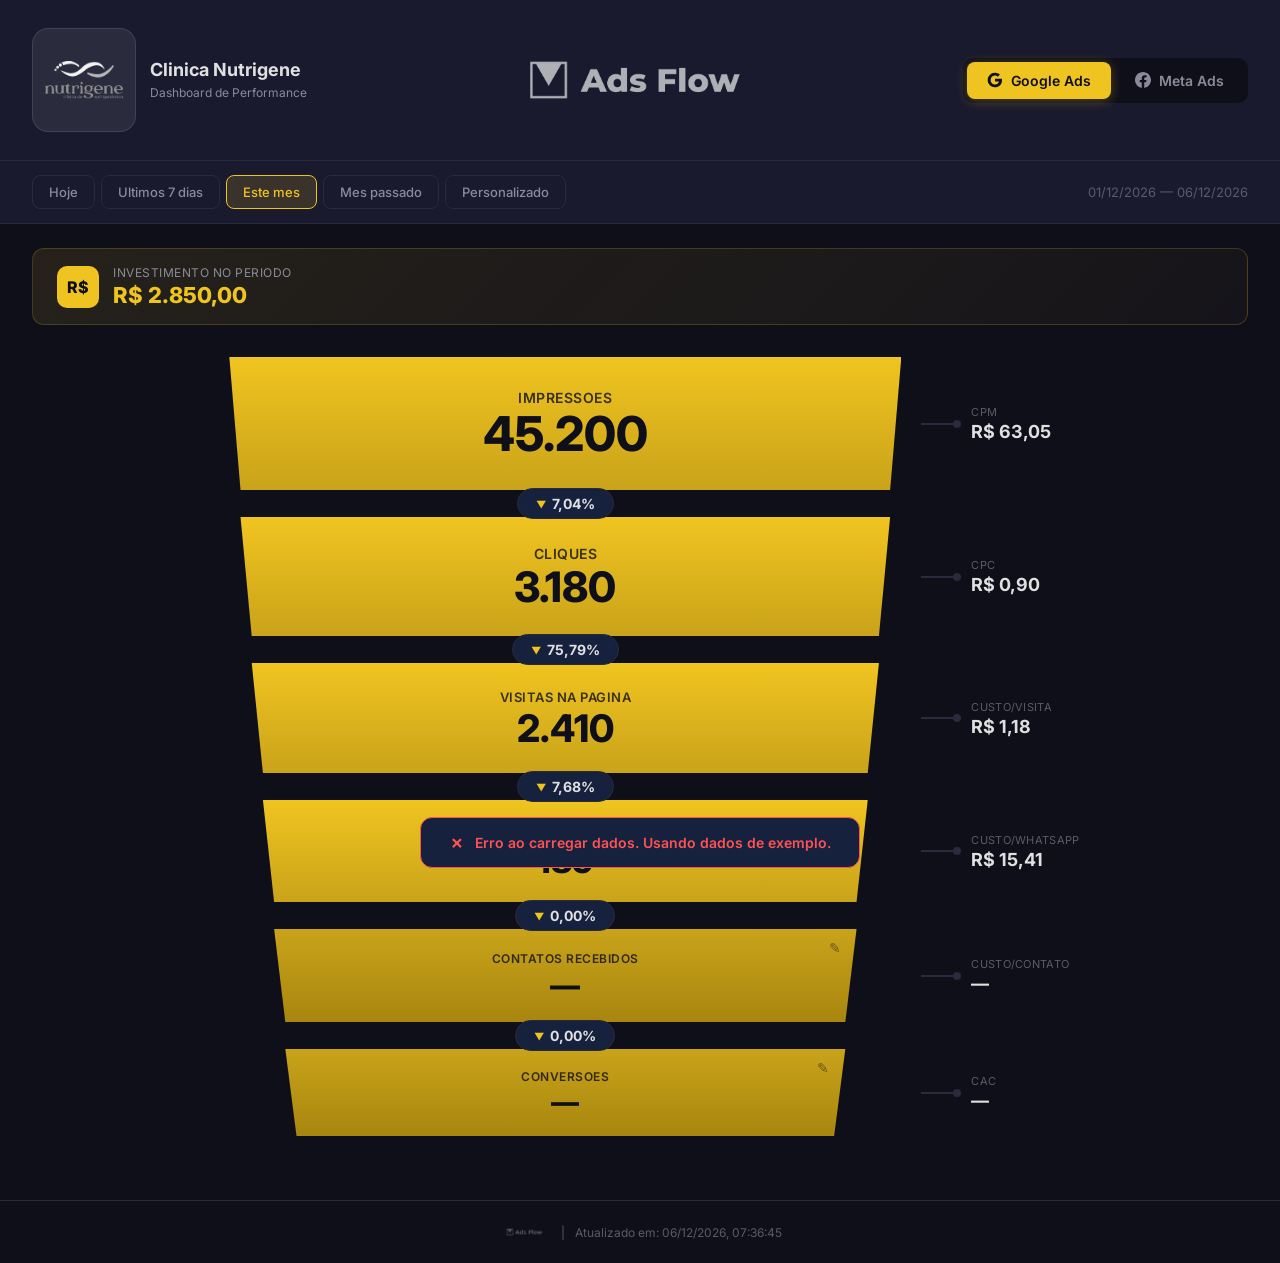
==== index.html @ 21d99cd6 "Dashboard Funil v1.0 — Clinica Nutrigene (Google Ads + Meta Ads)" ====
<!DOCTYPE html>
<html lang="pt-BR">
<head>
  <meta charset="UTF-8">
  <meta name="viewport" content="width=device-width, initial-scale=1.0">
  <title>Dashboard Funil — ADS FLOW</title>
  <link rel="stylesheet" href="css/style.css">
  <link href="https://fonts.googleapis.com/css2?family=Inter:wght@400;500;600;700;800&display=swap" rel="stylesheet">
</head>
<body>

  <!-- Header -->
  <header class="header">
    <div class="header-left">
      <div class="client-logo" id="clientLogo">
        <img src="assets/logos/nutrigene.png" alt="Nutrigene" id="clientLogoImg">
      </div>
      <div class="header-info">
        <h1 id="clientName">Clinica Nutrigene</h1>
        <span class="header-subtitle">Dashboard de Performance</span>
      </div>
    </div>
    <div class="header-center">
      <img src="assets/logos/adsflow.png" alt="ADS FLOW" class="adsflow-logo">
    </div>
    <div class="header-right">
      <!-- Platform Selector -->
      <div class="platform-selector">
        <button class="platform-btn active" data-platform="google" id="btnGoogle">
          <svg width="16" height="16" viewBox="0 0 24 24" fill="currentColor"><path d="M22.56 12.25c0-.78-.07-1.53-.2-2.25H12v4.26h5.92a5.06 5.06 0 01-2.2 3.32v2.77h3.57c2.08-1.92 3.28-4.74 3.28-8.1z"/><path d="M12 23c2.97 0 5.46-.98 7.28-2.66l-3.57-2.77c-.98.66-2.23 1.06-3.71 1.06-2.86 0-5.29-1.93-6.16-4.53H2.18v2.84C3.99 20.53 7.7 23 12 23z"/><path d="M5.84 14.09c-.22-.66-.35-1.36-.35-2.09s.13-1.43.35-2.09V7.07H2.18C1.43 8.55 1 10.22 1 12s.43 3.45 1.18 4.93l2.85-2.22.81-.62z"/><path d="M12 5.38c1.62 0 3.06.56 4.21 1.64l3.15-3.15C17.45 2.09 14.97 1 12 1 7.7 1 3.99 3.47 2.18 7.07l3.66 2.84c.87-2.6 3.3-4.53 6.16-4.53z"/></svg>
          Google Ads
        </button>
        <button class="platform-btn" data-platform="meta" id="btnMeta">
          <svg width="16" height="16" viewBox="0 0 24 24" fill="currentColor"><path d="M24 12.073c0-6.627-5.373-12-12-12s-12 5.373-12 12c0 5.99 4.388 10.954 10.125 11.854v-8.385H7.078v-3.47h3.047V9.43c0-3.007 1.792-4.669 4.533-4.669 1.312 0 2.686.235 2.686.235v2.953H15.83c-1.491 0-1.956.925-1.956 1.874v2.25h3.328l-.532 3.47h-2.796v8.385C19.612 23.027 24 18.062 24 12.073z"/></svg>
          Meta Ads
        </button>
      </div>
    </div>
  </header>

  <!-- Period Selector -->
  <div class="period-bar">
    <div class="period-presets">
      <button class="period-btn" data-period="today">Hoje</button>
      <button class="period-btn" data-period="7d">Ultimos 7 dias</button>
      <button class="period-btn active" data-period="month">Este mes</button>
      <button class="period-btn" data-period="last-month">Mes passado</button>
      <button class="period-btn" data-period="custom">Personalizado</button>
    </div>
    <div class="period-custom" id="periodCustom" style="display:none;">
      <input type="date" id="dateStart" class="date-input">
      <span class="date-separator">ate</span>
      <input type="date" id="dateEnd" class="date-input">
      <button class="date-apply" id="dateApply">Aplicar</button>
    </div>
    <div class="period-display">
      <span id="periodLabel">01/03/2026 — 11/03/2026</span>
    </div>
  </div>

  <!-- Investment Banner -->
  <div class="investment-banner">
    <div class="investment-icon">R$</div>
    <div class="investment-info">
      <span class="investment-label">Investimento no periodo</span>
      <span class="investment-value" id="investmentValue">R$ 0,00</span>
    </div>
  </div>

  <!-- Funnel Container -->
  <main class="funnel-container" id="funnelContainer">
    <!-- Funnel steps will be rendered by JS -->
    <div class="funnel-loading" id="funnelLoading">
      <div class="spinner"></div>
      <span>Carregando dados...</span>
    </div>
  </main>

  <!-- Footer -->
  <footer class="footer">
    <img src="assets/logos/adsflow.png" alt="ADS FLOW" class="footer-logo">
    <span class="footer-sep">|</span>
    <span>Atualizado em: <span id="lastUpdate">—</span></span>
  </footer>

  <!-- Save Toast -->
  <div class="toast" id="toast">
    <span class="toast-icon">&#10003;</span>
    <span class="toast-msg" id="toastMsg">Dados salvos com sucesso!</span>
  </div>

  <script src="js/config.js"></script>
  <script src="js/funnel.js"></script>
  <script src="js/app.js"></script>
</body>
</html>
---- css/style.css ----
/* ========================================
   Dashboard Funil — ADS FLOW
   Dark theme + Yellow funnel
   ======================================== */

:root {
  --bg-primary: #0f0f1a;
  --bg-secondary: #1a1a2e;
  --bg-card: #16213e;
  --bg-input: #0d1b2a;
  --accent: #f0c420;
  --accent-dark: #c9a31a;
  --accent-light: #ffe066;
  --text-primary: #e0e0e0;
  --text-secondary: #8a8a9a;
  --text-muted: #5a5a6a;
  --green: #00e676;
  --red: #ff5252;
  --border: #2a2a3e;
  --radius: 12px;
  --shadow: 0 4px 24px rgba(0, 0, 0, 0.4);
}

* {
  margin: 0;
  padding: 0;
  box-sizing: border-box;
}

body {
  font-family: 'Inter', -apple-system, sans-serif;
  background: var(--bg-primary);
  color: var(--text-primary);
  min-height: 100vh;
  overflow-x: hidden;
}

/* ── Header ─────────────────────────────── */

.header {
  display: flex;
  align-items: center;
  justify-content: space-between;
  padding: 16px 32px;
  background: var(--bg-secondary);
  border-bottom: 1px solid var(--border);
  flex-wrap: wrap;
  gap: 16px;
}

.header-left {
  display: flex;
  align-items: center;
  gap: 14px;
}

/* ── Logo do cliente (cinza/branco no dark) ── */

.client-logo {
  width: 104px;
  height: 104px;
  border-radius: 16px;
  background: rgba(255, 255, 255, 0.08);
  border: 1px solid rgba(255, 255, 255, 0.1);
  display: flex;
  align-items: center;
  justify-content: center;
  overflow: hidden;
  padding: 12px;
  flex-shrink: 0;
}

.client-logo img {
  width: 100%;
  height: 100%;
  object-fit: contain;
  filter: grayscale(100%) brightness(1.8) contrast(0.9);
}

.header-info h1 {
  font-size: 18px;
  font-weight: 700;
  color: var(--text-primary);
  line-height: 1.2;
}

.header-subtitle {
  font-size: 12px;
  color: var(--text-secondary);
}

/* ── Logo ADS FLOW (header center) ─────── */

.header-center {
  display: flex;
  align-items: center;
}

.adsflow-logo {
  height: 128px;
  width: auto;
  filter: brightness(0) invert(1);
  opacity: 0.65;
  transition: opacity 0.2s ease;
}

.adsflow-logo:hover {
  opacity: 0.9;
}

.header-right {
  display: flex;
  align-items: center;
  gap: 12px;
}

/* ── Platform Selector ──────────────────── */

.platform-selector {
  display: flex;
  background: var(--bg-primary);
  border-radius: 10px;
  padding: 4px;
  gap: 4px;
}

.platform-btn {
  display: flex;
  align-items: center;
  gap: 8px;
  padding: 10px 20px;
  border: none;
  border-radius: 8px;
  background: transparent;
  color: var(--text-secondary);
  font-family: 'Inter', sans-serif;
  font-size: 14px;
  font-weight: 600;
  cursor: pointer;
  transition: all 0.25s ease;
}

.platform-btn:hover {
  color: var(--text-primary);
  background: rgba(255, 255, 255, 0.05);
}

.platform-btn.active {
  background: var(--accent);
  color: var(--bg-primary);
  box-shadow: 0 2px 12px rgba(240, 196, 32, 0.3);
}

.platform-btn.active svg {
  fill: var(--bg-primary);
}

/* ── Period Bar ─────────────────────────── */

.period-bar {
  display: flex;
  align-items: center;
  justify-content: space-between;
  padding: 14px 32px;
  background: var(--bg-secondary);
  border-bottom: 1px solid var(--border);
  flex-wrap: wrap;
  gap: 12px;
}

.period-presets {
  display: flex;
  gap: 6px;
  flex-wrap: wrap;
}

.period-btn {
  padding: 8px 16px;
  border: 1px solid var(--border);
  border-radius: 8px;
  background: transparent;
  color: var(--text-secondary);
  font-family: 'Inter', sans-serif;
  font-size: 13px;
  font-weight: 500;
  cursor: pointer;
  transition: all 0.2s ease;
}

.period-btn:hover {
  border-color: var(--accent);
  color: var(--text-primary);
}

.period-btn.active {
  background: rgba(240, 196, 32, 0.15);
  border-color: var(--accent);
  color: var(--accent);
}

.period-custom {
  display: flex;
  align-items: center;
  gap: 8px;
}

.date-input {
  padding: 8px 12px;
  border: 1px solid var(--border);
  border-radius: 8px;
  background: var(--bg-input);
  color: var(--text-primary);
  font-family: 'Inter', sans-serif;
  font-size: 13px;
}

.date-input:focus {
  outline: none;
  border-color: var(--accent);
}

.date-separator {
  color: var(--text-muted);
  font-size: 13px;
}

.date-apply {
  padding: 8px 16px;
  border: none;
  border-radius: 8px;
  background: var(--accent);
  color: var(--bg-primary);
  font-family: 'Inter', sans-serif;
  font-size: 13px;
  font-weight: 600;
  cursor: pointer;
}

.period-display {
  font-size: 13px;
  color: var(--text-muted);
}

/* ── Investment Banner ──────────────────── */

.investment-banner {
  display: flex;
  align-items: center;
  gap: 14px;
  margin: 24px 32px 0;
  padding: 16px 24px;
  background: linear-gradient(135deg, rgba(240, 196, 32, 0.1), rgba(240, 196, 32, 0.03));
  border: 1px solid rgba(240, 196, 32, 0.2);
  border-radius: var(--radius);
}

.investment-icon {
  width: 42px;
  height: 42px;
  border-radius: 10px;
  background: var(--accent);
  color: var(--bg-primary);
  display: flex;
  align-items: center;
  justify-content: center;
  font-size: 16px;
  font-weight: 800;
  flex-shrink: 0;
}

.investment-label {
  display: block;
  font-size: 12px;
  color: var(--text-secondary);
  text-transform: uppercase;
  letter-spacing: 0.5px;
  margin-bottom: 2px;
}

.investment-value {
  display: block;
  font-size: 22px;
  font-weight: 800;
  color: var(--accent);
}

/* ── Funnel Container ───────────────────── */

.funnel-container {
  max-width: 1200px;
  margin: 32px auto;
  padding: 0 40px 32px;
  position: relative;
}

.funnel-loading {
  display: flex;
  flex-direction: column;
  align-items: center;
  gap: 16px;
  padding: 80px 0;
  color: var(--text-secondary);
}

.spinner {
  width: 36px;
  height: 36px;
  border: 3px solid var(--border);
  border-top-color: var(--accent);
  border-radius: 50%;
  animation: spin 0.8s linear infinite;
}

@keyframes spin {
  to { transform: rotate(360deg); }
}

/* ── Funnel Step ────────────────────────── */

.funnel-step {
  display: grid;
  grid-template-columns: 0.5fr var(--funnel-width, 60%) 1fr;
  align-items: center;
  gap: 0;
  margin-bottom: 0;
  position: relative;
}

/* Bloco do funil — tamanho controlado por CSS custom properties via JS */
.funnel-block {
  position: relative;
  text-align: center;
  padding: var(--block-padding, 22px) 16px;
  background: linear-gradient(180deg, var(--accent) 0%, var(--accent-dark) 100%);
  color: var(--bg-primary);
  clip-path: polygon(
    var(--indent-top) 0%,
    calc(100% - var(--indent-top)) 0%,
    calc(100% - var(--indent-bottom)) 100%,
    var(--indent-bottom) 100%
  );
  transition: all 0.25s ease;
  min-height: var(--block-min-height, 80px);
  display: flex;
  flex-direction: column;
  align-items: center;
  justify-content: center;
  box-shadow: 0 4px 20px rgba(240, 196, 32, 0.15);
}

.funnel-block:hover {
  filter: brightness(1.1);
}

.funnel-block.editable {
  cursor: pointer;
  background: linear-gradient(180deg, var(--accent-dark) 0%, #a8860f 100%);
}

.funnel-block.editable:hover {
  background: linear-gradient(180deg, var(--accent) 0%, var(--accent-dark) 100%);
}

.funnel-block .step-label {
  font-size: var(--label-size, 12px);
  font-weight: 600;
  text-transform: uppercase;
  letter-spacing: 0.5px;
  opacity: 0.8;
  margin-bottom: 4px;
}

.funnel-block .step-value {
  font-size: var(--value-size, 32px);
  font-weight: 800;
  line-height: 1;
}

.funnel-block .step-edit-icon {
  position: absolute;
  top: 10px;
  right: calc(var(--indent-top) + 16px);
  font-size: 14px;
  opacity: 0.5;
}

/* Editable input inside block */
.funnel-block .step-input {
  background: rgba(0, 0, 0, 0.2);
  border: 2px solid rgba(0, 0, 0, 0.3);
  border-radius: 8px;
  color: var(--bg-primary);
  font-family: 'Inter', sans-serif;
  font-size: var(--input-size, 28px);
  font-weight: 800;
  text-align: center;
  width: 140px;
  padding: 4px 8px;
  outline: none;
}

.funnel-block .step-input::placeholder {
  color: rgba(0, 0, 0, 0.3);
}

/* ── Rate Badge (between steps) ─────────── */

.funnel-rate-row {
  display: grid;
  grid-template-columns: 0.5fr var(--funnel-width, 60%) 1fr;
  align-items: center;
  margin: -2px 0;
  position: relative;
  z-index: 2;
}

.rate-badge {
  justify-self: center;
  display: flex;
  align-items: center;
  gap: 6px;
  padding: 6px 18px;
  background: var(--bg-card);
  border: 1px solid var(--border);
  border-radius: 20px;
  font-size: 14px;
  font-weight: 700;
  color: var(--text-primary);
  white-space: nowrap;
}

.rate-badge .arrow-down {
  font-size: 10px;
  color: var(--accent);
}

/* ── Cost Metric (right side) ───────────── */

.funnel-connector {
  display: flex;
  align-items: center;
  justify-content: flex-start;
  padding-left: 20px;
  gap: 10px;
}

.connector-line {
  width: 40px;
  height: 2px;
  background: var(--border);
  position: relative;
}

.connector-line::after {
  content: '';
  position: absolute;
  right: 0;
  top: -3px;
  width: 8px;
  height: 8px;
  border-radius: 50%;
  background: var(--border);
}

.cost-metric {
  text-align: left;
}

.cost-metric .cost-label {
  font-size: 11px;
  color: var(--text-muted);
  text-transform: uppercase;
  letter-spacing: 0.3px;
  margin-bottom: 2px;
}

.cost-metric .cost-value {
  font-size: 18px;
  font-weight: 700;
  color: var(--text-primary);
}

/* ── Empty left spacer ──────────────────── */

.funnel-spacer {
  /* empty grid cell */
}

/* ── Rate Row spacers ───────────────────── */

.rate-spacer {
  /* empty */
}

/* ── Save Button (for manual fields) ────── */

.save-bar {
  display: none;
  justify-content: center;
  padding: 16px 0;
  gap: 12px;
}

.save-bar.visible {
  display: flex;
}

.save-btn {
  padding: 12px 32px;
  border: none;
  border-radius: 10px;
  background: var(--accent);
  color: var(--bg-primary);
  font-family: 'Inter', sans-serif;
  font-size: 15px;
  font-weight: 700;
  cursor: pointer;
  transition: all 0.2s ease;
  box-shadow: 0 4px 16px rgba(240, 196, 32, 0.3);
}

.save-btn:hover {
  transform: translateY(-1px);
  box-shadow: 0 6px 20px rgba(240, 196, 32, 0.4);
}

.save-btn:active {
  transform: translateY(0);
}

.cancel-btn {
  padding: 12px 24px;
  border: 1px solid var(--border);
  border-radius: 10px;
  background: transparent;
  color: var(--text-secondary);
  font-family: 'Inter', sans-serif;
  font-size: 15px;
  font-weight: 600;
  cursor: pointer;
}

/* ── Toast ──────────────────────────────── */

.toast {
  position: fixed;
  bottom: 32px;
  left: 50%;
  transform: translateX(-50%) translateY(100px);
  display: flex;
  align-items: center;
  gap: 10px;
  padding: 14px 28px;
  background: var(--bg-card);
  border: 1px solid var(--green);
  border-radius: 12px;
  color: var(--green);
  font-weight: 600;
  font-size: 14px;
  opacity: 0;
  transition: all 0.4s ease;
  z-index: 1000;
}

.toast.show {
  opacity: 1;
  transform: translateX(-50%) translateY(0);
}

.toast-icon {
  font-size: 18px;
}

/* ── Footer ─────────────────────────────── */

.footer {
  display: flex;
  align-items: center;
  justify-content: center;
  gap: 0;
  padding: 20px 32px;
  font-size: 12px;
  color: var(--text-muted);
  border-top: 1px solid var(--border);
  margin-top: 16px;
}

.footer-logo {
  height: 22px;
  width: auto;
  filter: brightness(0) invert(1);
  opacity: 0.3;
}

.footer-sep {
  margin: 0 10px;
}

/* ── Responsive ─────────────────────────── */

@media (max-width: 768px) {
  .header {
    padding: 16px 20px;
  }

  .header-center {
    order: -1;
    width: 100%;
    justify-content: center;
  }

  .platform-selector {
    width: 100%;
  }

  .platform-btn {
    flex: 1;
    justify-content: center;
    padding: 10px 12px;
    font-size: 13px;
  }

  .period-bar {
    padding: 12px 20px;
    flex-direction: column;
    align-items: flex-start;
  }

  .period-presets {
    width: 100%;
    overflow-x: auto;
    flex-wrap: nowrap;
    -webkit-overflow-scrolling: touch;
  }

  .period-btn {
    flex-shrink: 0;
  }

  .investment-banner {
    margin: 16px 20px 0;
  }

  .funnel-container {
    padding: 0 16px 24px;
    margin: 20px auto;
  }

  /* Stack funnel on mobile */
  .funnel-step {
    grid-template-columns: 1fr;
    gap: 8px;
  }

  .funnel-connector {
    padding-left: 0;
    justify-content: center;
  }

  .connector-line {
    display: none;
  }

  .cost-metric {
    text-align: center;
    background: var(--bg-card);
    border-radius: 8px;
    padding: 10px 16px;
  }

  .funnel-spacer {
    display: none;
  }

  .funnel-rate-row {
    grid-template-columns: 1fr;
  }

  .rate-spacer {
    display: none;
  }

  .rate-badge {
    justify-self: center;
  }

  .funnel-block .step-value {
    font-size: 24px !important;
  }
}

@media (max-width: 480px) {
  .header-info h1 {
    font-size: 16px;
  }

  .investment-value {
    font-size: 18px;
  }

  .funnel-block {
    min-height: 64px !important;
    padding: 14px 12px !important;
  }

  .funnel-block .step-value {
    font-size: 20px !important;
  }

  .cost-metric .cost-value {
    font-size: 15px;
  }
}
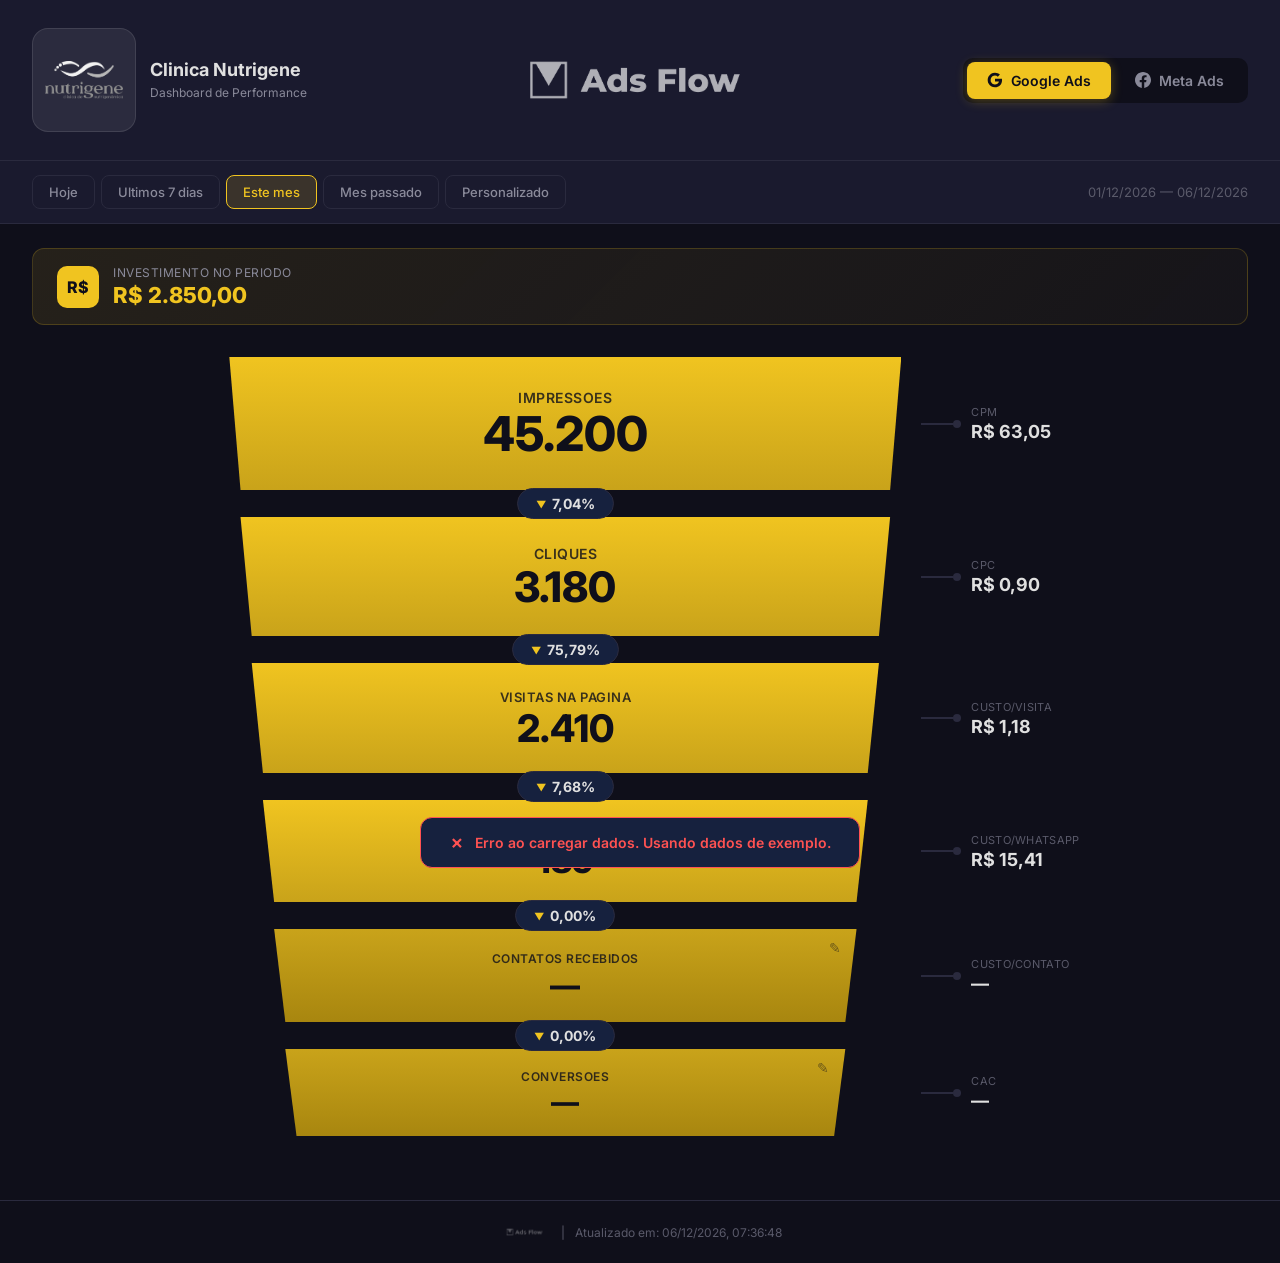
==== commit 54537798: "Add cache-busting version to CSS link Co-Authored-By: Claude Opus 4.6 <noreply@anthropic.com>" ====
--- a/index.html
+++ b/index.html
@@ -4,7 +4,7 @@
   <meta charset="UTF-8">
   <meta name="viewport" content="width=device-width, initial-scale=1.0">
   <title>Dashboard Funil — ADS FLOW</title>
-  <link rel="stylesheet" href="css/style.css">
+  <link rel="stylesheet" href="css/style.css?v=2">
   <link href="https://fonts.googleapis.com/css2?family=Inter:wght@400;500;600;700;800&display=swap" rel="stylesheet">
 </head>
 <body>
--- a/css/style.css
+++ b/css/style.css
@@ -600,13 +600,29 @@
 
 @media (max-width: 768px) {
   .header {
-    padding: 16px 20px;
+    padding: 14px 16px;
+    gap: 12px;
   }
 
   .header-center {
     order: -1;
     width: 100%;
     justify-content: center;
+  }
+
+  .adsflow-logo {
+    height: 72px;
+  }
+
+  .client-logo {
+    width: 64px;
+    height: 64px;
+    border-radius: 12px;
+    padding: 8px;
+  }
+
+  .header-info h1 {
+    font-size: 16px;
   }
 
   .platform-selector {
@@ -621,9 +637,10 @@
   }
 
   .period-bar {
-    padding: 12px 20px;
+    padding: 10px 16px;
     flex-direction: column;
     align-items: flex-start;
+    gap: 8px;
   }
 
   .period-presets {
@@ -631,83 +648,126 @@
     overflow-x: auto;
     flex-wrap: nowrap;
     -webkit-overflow-scrolling: touch;
+    gap: 4px;
   }
 
   .period-btn {
     flex-shrink: 0;
+    padding: 6px 12px;
+    font-size: 12px;
   }
 
   .investment-banner {
-    margin: 16px 20px 0;
+    margin: 12px 16px 0;
+    padding: 12px 16px;
+  }
+
+  .investment-value {
+    font-size: 18px;
   }
 
   .funnel-container {
-    padding: 0 16px 24px;
-    margin: 20px auto;
-  }
-
-  /* Stack funnel on mobile */
+    padding: 0 8px 20px;
+    margin: 16px auto;
+  }
+
+  /* ── Mobile funnel: same layout as desktop, scaled down ── */
   .funnel-step {
-    grid-template-columns: 1fr;
-    gap: 8px;
-  }
-
-  .funnel-connector {
-    padding-left: 0;
-    justify-content: center;
-  }
-
-  .connector-line {
-    display: none;
-  }
-
-  .cost-metric {
-    text-align: center;
-    background: var(--bg-card);
-    border-radius: 8px;
-    padding: 10px 16px;
+    grid-template-columns: 0fr 1fr auto;
   }
 
   .funnel-spacer {
     display: none;
   }
 
+  .funnel-block .step-label {
+    font-size: 12px !important;
+    letter-spacing: 0.3px;
+  }
+
+  .funnel-block .step-value {
+    font-size: 32px !important;
+  }
+
+  .funnel-block {
+    min-height: 90px !important;
+    padding: 22px 16px !important;
+  }
+
+  .funnel-block .step-edit-icon {
+    top: 8px;
+    right: calc(var(--indent-top) + 12px);
+    font-size: 13px;
+  }
+
+  .funnel-block .step-input {
+    font-size: 26px !important;
+    width: 120px;
+    padding: 4px 8px;
+  }
+
+  /* Cost metrics: compact on mobile */
+  .funnel-connector {
+    padding-left: 6px;
+    gap: 4px;
+  }
+
+  .connector-line {
+    width: 16px;
+  }
+
+  .cost-metric .cost-label {
+    font-size: 9px;
+  }
+
+  .cost-metric .cost-value {
+    font-size: 13px;
+  }
+
+  /* Rate badges smaller */
   .funnel-rate-row {
-    grid-template-columns: 1fr;
-  }
-
-  .rate-spacer {
+    grid-template-columns: 0fr 1fr auto;
+  }
+
+  .rate-spacer:first-child {
     display: none;
   }
 
   .rate-badge {
-    justify-self: center;
+    padding: 3px 10px;
+    font-size: 11px;
+    gap: 4px;
+  }
+}
+
+@media (max-width: 380px) {
+  .header-left {
+    gap: 8px;
+  }
+
+  .client-logo {
+    width: 48px;
+    height: 48px;
+    padding: 6px;
+  }
+
+  .header-info h1 {
+    font-size: 14px;
   }
 
   .funnel-block .step-value {
-    font-size: 24px !important;
-  }
-}
-
-@media (max-width: 480px) {
-  .header-info h1 {
-    font-size: 16px;
-  }
-
-  .investment-value {
-    font-size: 18px;
-  }
-
-  .funnel-block {
-    min-height: 64px !important;
-    padding: 14px 12px !important;
-  }
-
-  .funnel-block .step-value {
-    font-size: 20px !important;
+    font-size: 28px !important;
+  }
+
+  .funnel-block .step-label {
+    font-size: 11px !important;
   }
 
   .cost-metric .cost-value {
-    font-size: 15px;
-  }
-}
+    font-size: 12px;
+  }
+
+  .connector-line {
+    width: 10px;
+  }
+}
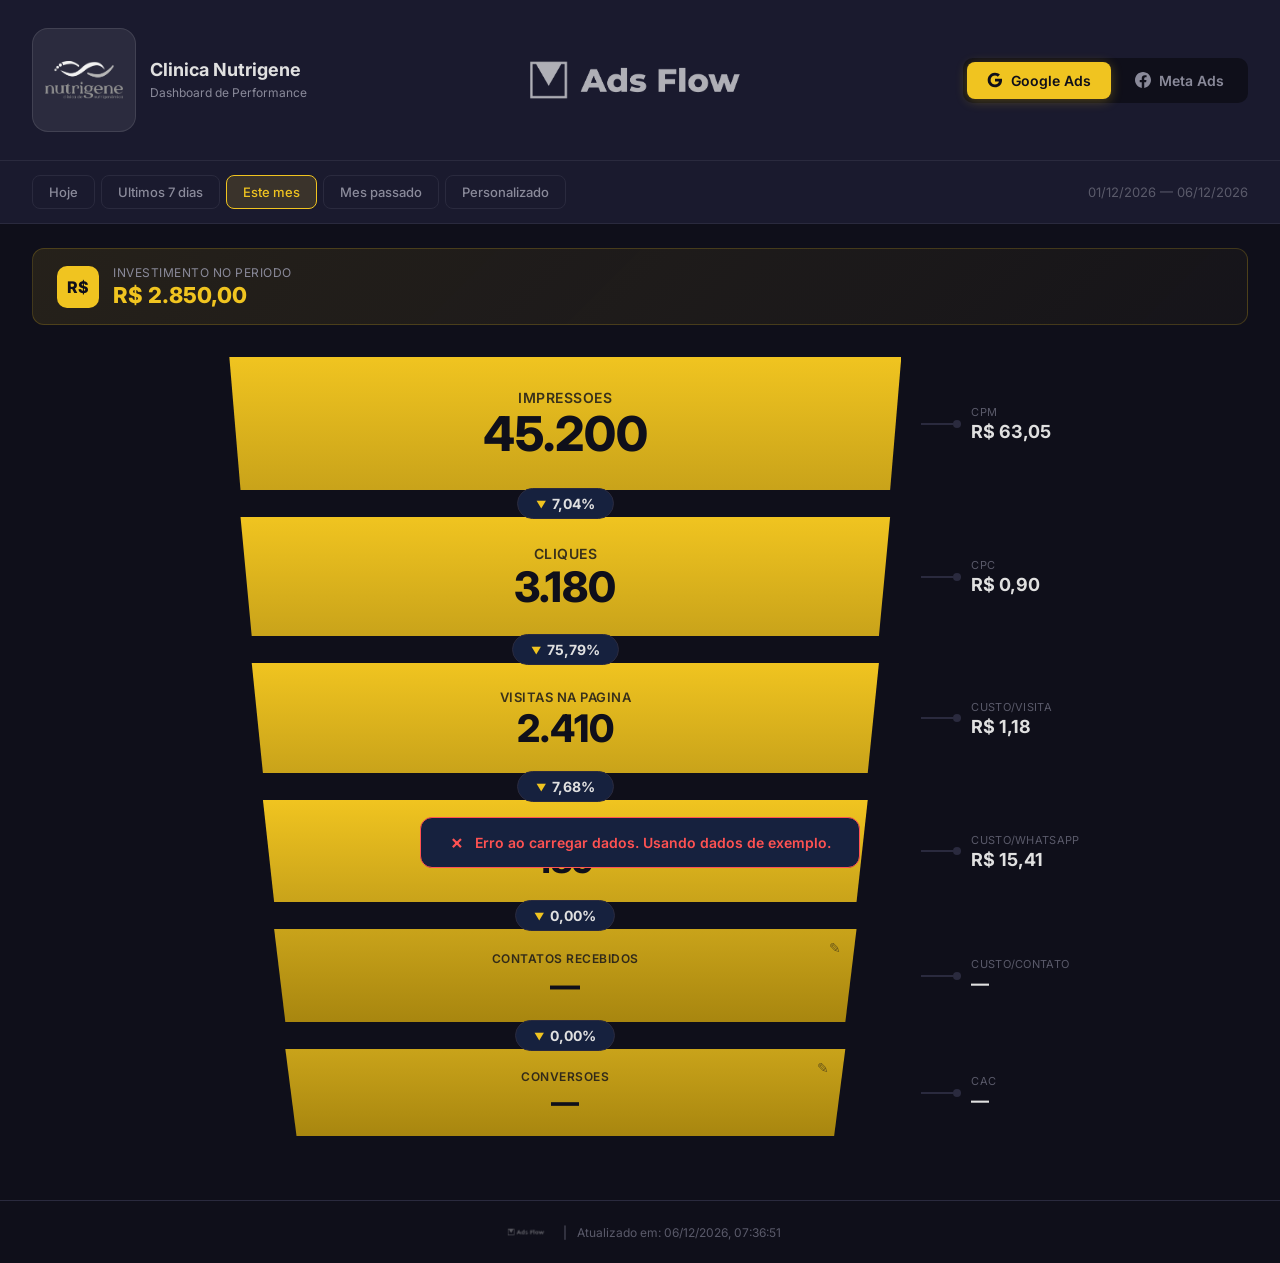
==== commit dcebc8c5: "Redesign mobile funnel: full-width blocks with cost card on right - Funnel block stretches full widt" ====
--- a/index.html
+++ b/index.html
@@ -4,7 +4,7 @@
   <meta charset="UTF-8">
   <meta name="viewport" content="width=device-width, initial-scale=1.0">
   <title>Dashboard Funil — ADS FLOW</title>
-  <link rel="stylesheet" href="css/style.css?v=2">
+  <link rel="stylesheet" href="css/style.css?v=3">
   <link href="https://fonts.googleapis.com/css2?family=Inter:wght@400;500;600;700;800&display=swap" rel="stylesheet">
 </head>
 <body>
--- a/css/style.css
+++ b/css/style.css
@@ -667,21 +667,33 @@
   }
 
   .funnel-container {
-    padding: 0 8px 20px;
+    padding: 0 12px 20px;
     margin: 16px auto;
   }
 
-  /* ── Mobile funnel: same layout as desktop, scaled down ── */
+  /* ── Mobile funnel: full-width blocks with cost inside ── */
   .funnel-step {
-    grid-template-columns: 0fr 1fr auto;
+    display: flex;
+    align-items: stretch;
+    gap: 0;
   }
 
   .funnel-spacer {
     display: none;
   }
 
+  .funnel-block {
+    flex: 1;
+    min-height: 80px !important;
+    padding: 16px 20px !important;
+    clip-path: none !important;
+    border-radius: 10px 0 0 10px;
+    align-items: flex-start;
+    text-align: left;
+  }
+
   .funnel-block .step-label {
-    font-size: 12px !important;
+    font-size: 11px !important;
     letter-spacing: 0.3px;
   }
 
@@ -689,53 +701,58 @@
     font-size: 32px !important;
   }
 
-  .funnel-block {
-    min-height: 90px !important;
-    padding: 22px 16px !important;
-  }
-
   .funnel-block .step-edit-icon {
     top: 8px;
-    right: calc(var(--indent-top) + 12px);
+    right: 12px !important;
     font-size: 13px;
   }
 
   .funnel-block .step-input {
-    font-size: 26px !important;
+    font-size: 24px !important;
     width: 120px;
     padding: 4px 8px;
   }
 
-  /* Cost metrics: compact on mobile */
+  /* Cost metrics: vertical card on the right */
   .funnel-connector {
-    padding-left: 6px;
-    gap: 4px;
+    padding: 12px 14px;
+    flex-direction: column;
+    justify-content: center;
+    align-items: flex-start;
+    gap: 2px;
+    background: var(--bg-card);
+    border: 1px solid var(--border);
+    border-left: none;
+    border-radius: 0 10px 10px 0;
+    min-width: 110px;
   }
 
   .connector-line {
-    width: 16px;
+    display: none;
   }
 
   .cost-metric .cost-label {
-    font-size: 9px;
+    font-size: 10px;
   }
 
   .cost-metric .cost-value {
-    font-size: 13px;
-  }
-
-  /* Rate badges smaller */
+    font-size: 16px;
+  }
+
+  /* Rate badges */
   .funnel-rate-row {
-    grid-template-columns: 0fr 1fr auto;
-  }
-
-  .rate-spacer:first-child {
+    display: flex;
+    justify-content: center;
+    margin: 4px 0;
+  }
+
+  .rate-spacer {
     display: none;
   }
 
   .rate-badge {
-    padding: 3px 10px;
-    font-size: 11px;
+    padding: 4px 14px;
+    font-size: 12px;
     gap: 4px;
   }
 }
@@ -756,18 +773,15 @@
   }
 
   .funnel-block .step-value {
-    font-size: 28px !important;
-  }
-
-  .funnel-block .step-label {
-    font-size: 11px !important;
+    font-size: 26px !important;
+  }
+
+  .funnel-connector {
+    min-width: 90px;
+    padding: 10px 10px;
   }
 
   .cost-metric .cost-value {
-    font-size: 12px;
-  }
-
-  .connector-line {
-    width: 10px;
-  }
-}
+    font-size: 14px;
+  }
+}
